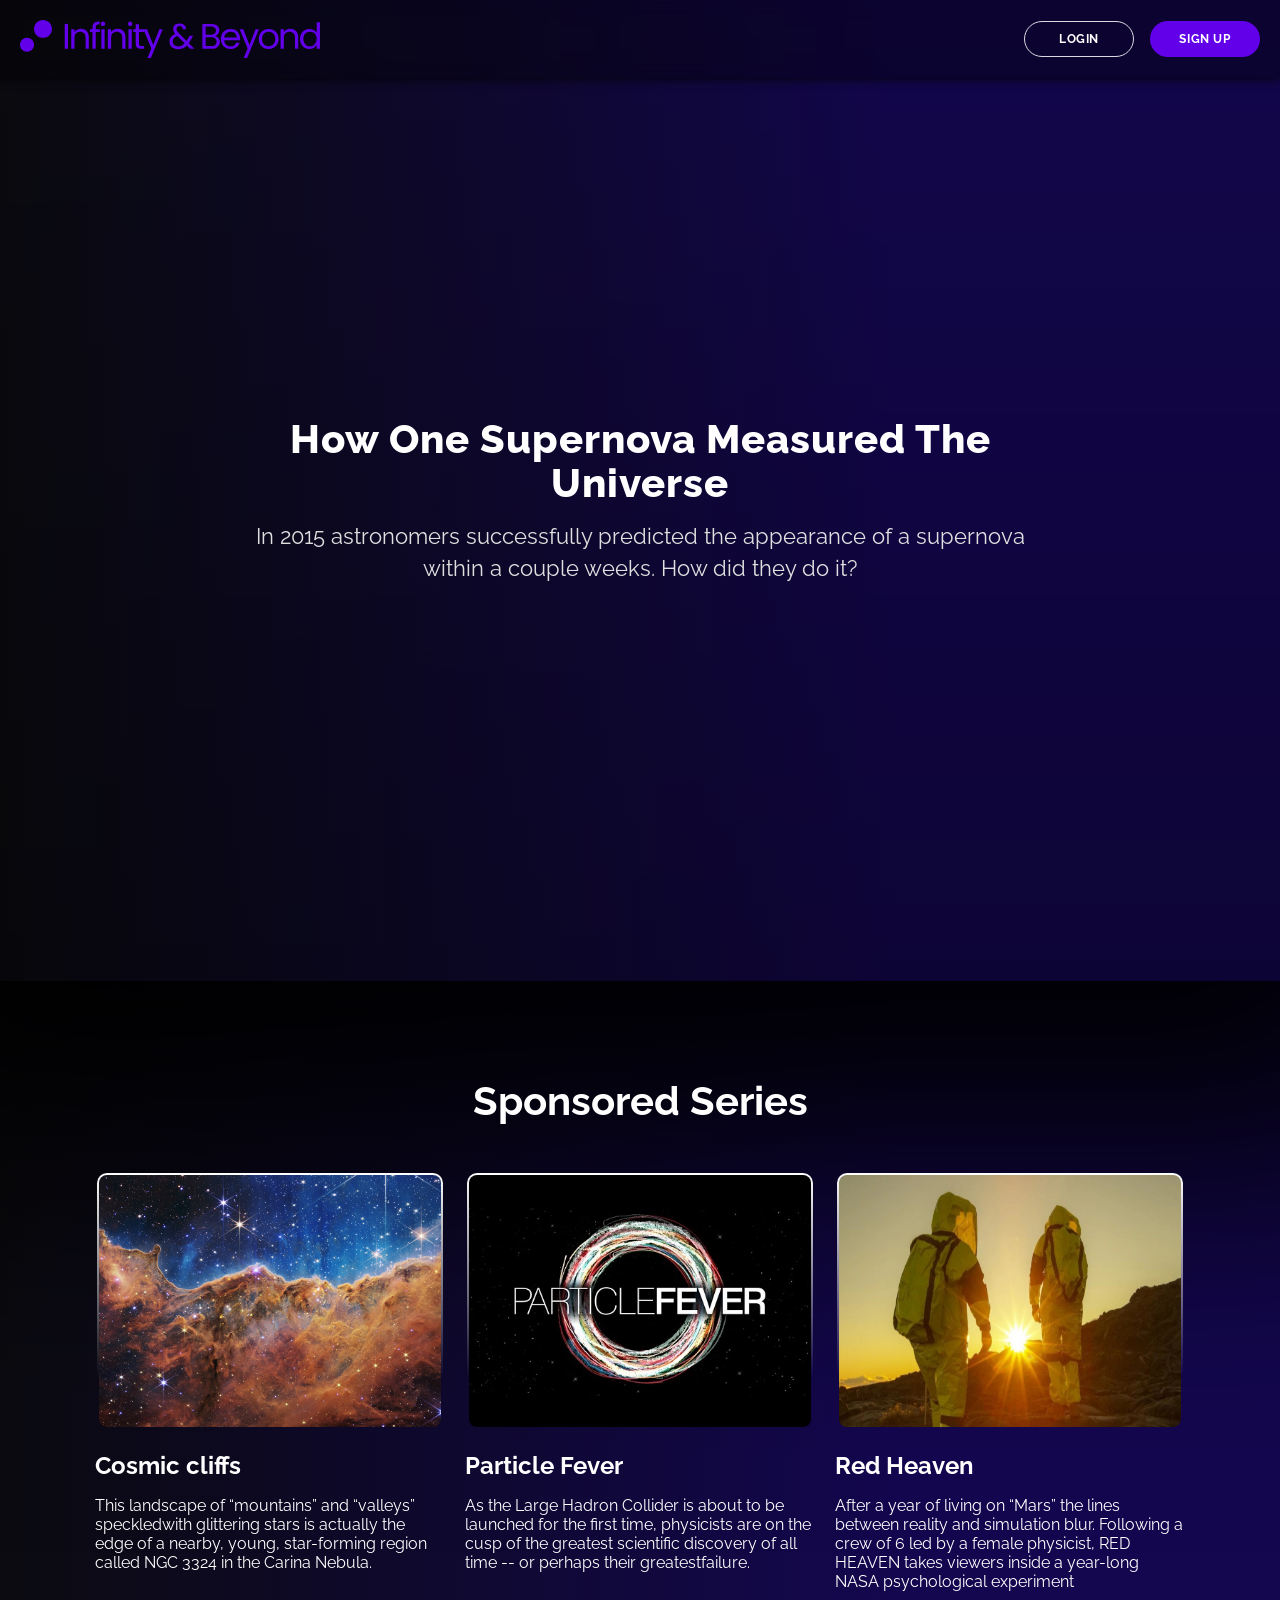
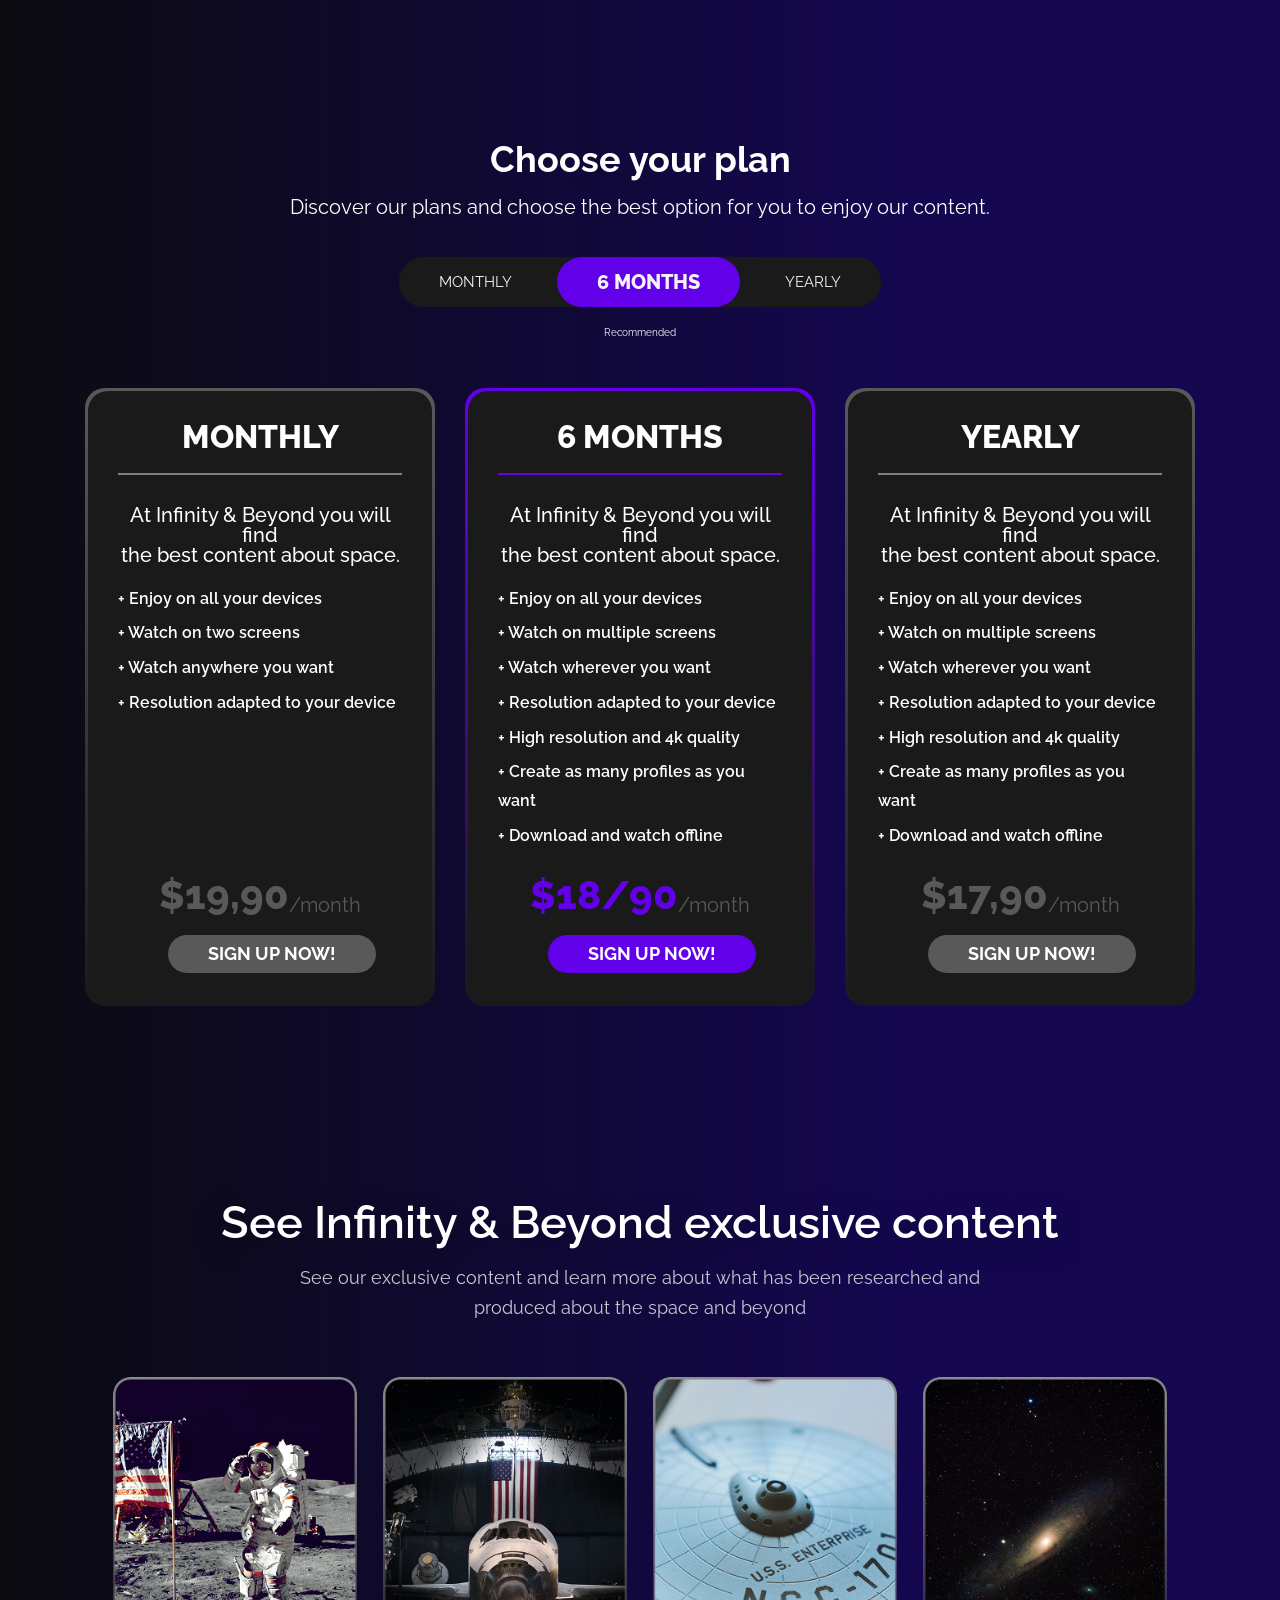
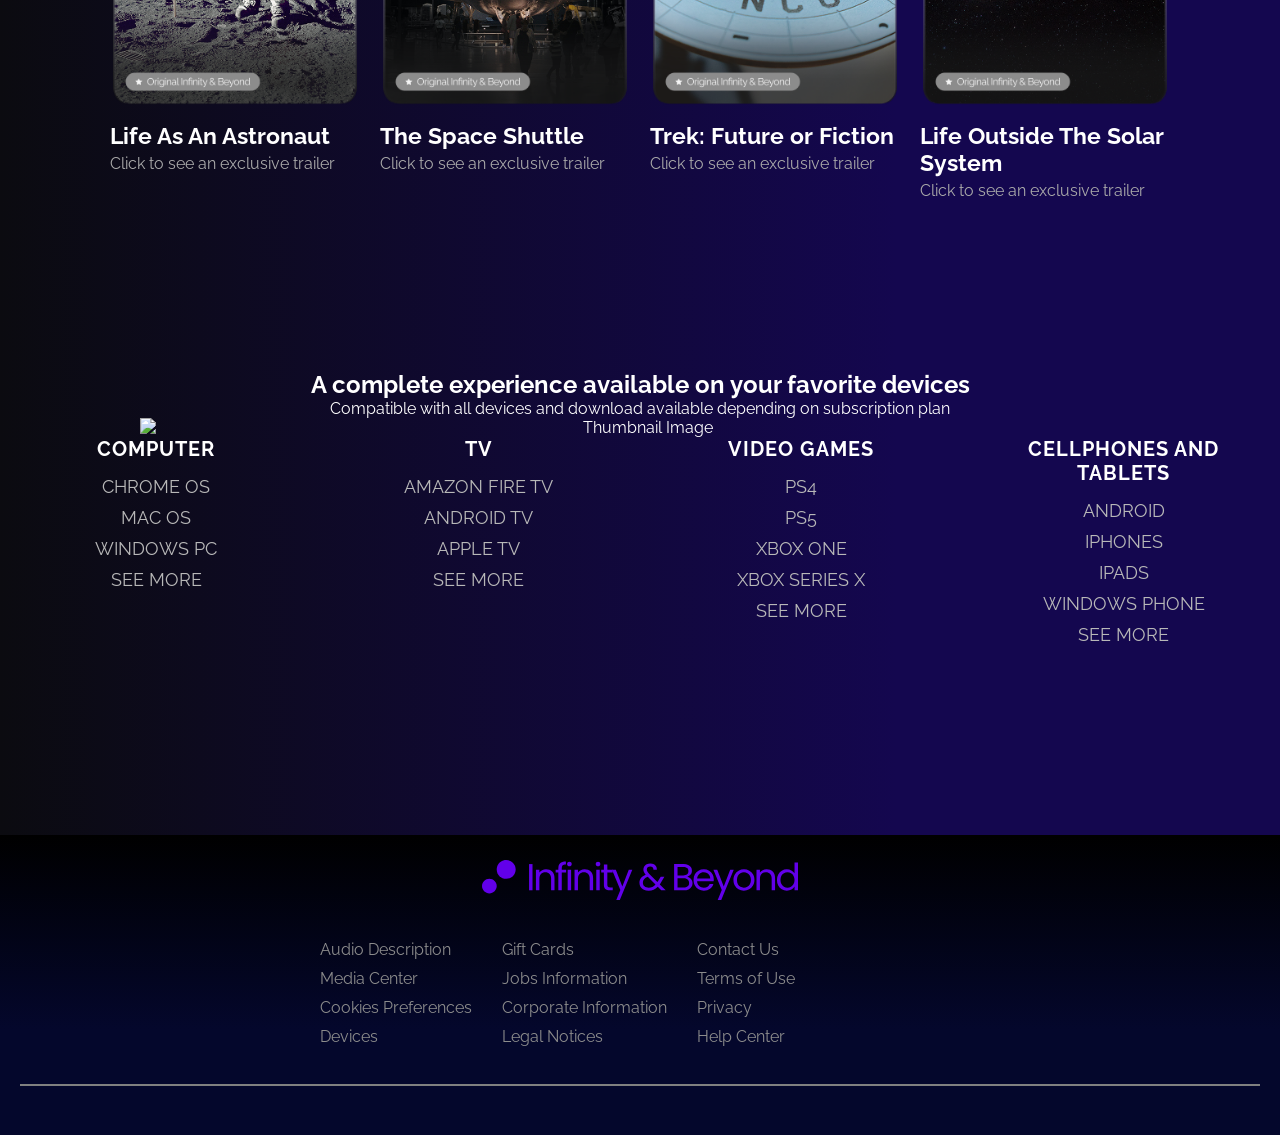
==== index.html @ fcc4d4a2 "first commit" ====
<!DOCTYPE html>
<html lang="en">

<head>
    <meta charset="UTF-8" />
    <meta name="viewport" content="width=device-width, initial-scale=1.0" />
    <title>Infinity & Beyond (Not logged)</title>
    <link rel="shortcut icon" href="" type="image/x-icon" />


    <!-- (fontawesome link) -->
    <link rel="stylesheet" href="https://cdnjs.cloudflare.com/ajax/libs/font-awesome/7.0.1/css/all.min.css"
        integrity="sha512-2SwdPD6INVrV/lHTZbO2nodKhrnDdJK9/kg2XD1r9uGqPo1cUbujc+IYdlYdEErWNu69gVcYgdxlmVmzTWnetw=="
        crossorigin="anonymous" referrerpolicy="no-referrer" />
    <!-- (end fontawesome link) -->

    <link href="https://unpkg.com/aos@2.3.1/dist/aos.css" rel="stylesheet">

    <link rel="shortcut icon" href="src/Group 1.png" type="image/x-icon">
    <link rel="preconnect" href="https://fonts.googleapis.com">
    <link rel="preconnect" href="https://fonts.gstatic.com" crossorigin>
    <link href="https://fonts.googleapis.com/css2?family=Raleway:ital,wght@0,100..900;1,100..900&display=swap"
        rel="stylesheet">

    <link rel="stylesheet" href="./month.css" />
</head>

<body>


    <header class="header">
        <div class="container">
            <div class="header__wrapper">
                <div class="header__brand">
                    <img data-aos="fade-right" data-aos-duration="1000" src="src/LOGO.svg" alt="">
                </div>

                <div data-aos="fade-left" data-aos-duration="1000" class="header__actions">
                    <a href="./sign-out.html" class="btn login">LOGIN</a>
                    <a href="./sign-in.html" class="btn signup">SIGN UP</a>
                </div>
            </div>
        </div>
    </header>



    <main class="main">



        <section data-aos="fade-up" data-aos-duration="1500" class="hero">
            <div class="container">
                <div class="wrapper">
                    <h1 class="hero__title">How One Supernova Measured The Universe</h1>
                    <p class="hero__txt">In 2015 astronomers successfully predicted the appearance of a supernova 
                        within a couple weeks. How did they do it? </p>
                </div>
            </div>
        </section>

        <section data-aos="fade-up" data-aos-duration="1500" class="cosmic">
            <div class="container">
                <h1 class="cosmic__title">Sponsored Series</h1>

                <div class="cosmic__rasm">
                    <div class="cosmic__img1">
                        <div class="cos__img">
                            <img class="cosmic__picture" src="src/cosmic.png" alt="">
                        </div>
                        <h3 class="cosmic__txt">Cosmic cliffs</h3>
                        <p class="cosmic__txt2">This landscape of “mountains” and “valleys” speckledwith glittering
                            stars
                            is
                            actually the edge of a nearby, young, star-forming region called NGC  3324 in the
                            Carina
                            Nebula.</p>
                    </div>


                    <div class="cosmic__img2">
                        <div class="cos__img">

                            <img class="cosmic__picture1" src="src/05ea87823681b7264600cfbbc47d995082e6d013 (1).jpg"
                                alt="">
                        </div>
                        <h3 class="cosmic__txt">Particle Fever</h3>
                        <p class="cosmic__txt2">As the Large Hadron Collider is about to be launched for the first
                            time,
                            physicists are on the cusp of the greatest scientific discovery of all time -- or
                            perhaps
                            
                            their
                            greatestfailure.
                        </p>
                    </div>


                    <div class="cosmic__img3">
                        <div class="cos__img">

                            <img class="cosmic__picture2" src="src/9242f5bd3a6631fb9486ac942d7bf97e6cfefe8c.jpg" alt="">
                        </div>
                        <h3 class="cosmic__txt">Red Heaven</h3>
                        <p class="cosmic__txt2">After a year of living on “Mars” the lines between reality and
                            simulation
                            blur.
                            Following a crew of 6 led  by a female physicist, RED HEAVEN takes viewers inside a
                            year-long
                            NASA psychological experiment</p>
                    </div>

                </div>
            </div>
        </section>

        <section data-aos="fade-up" data-aos-duration="1500" class="monthly">
            <div class="container">
                <div class="month-top">
                    <p class="month-title">Choose your plan</p>
                    <p class="month-txt">Discover our plans and choose the best option for you to enjoy our content.</p>
                </div>
                <div class="month-bottom">
                    <div class="month-btns">
                        <button class="month-btn1">monthly</button>
                        <button class="month-btn2">6 months</button>
                        <button class="month-btn3">Yearly</button>
                    </div>
                    <p class="month-rec"><i class="fa-solid fa-star"></i>Recommended</p>
                    <div class="month-cards">

                        <div class="card_border1">
                            <div class="month-card">
                                <div class="month_card-top">
                                    <div class="month_card-title">MONTHLY</div>
                                    <hr>
                                    <p class="month_card-txt">At Infinity & Beyond you will find <br> the best content
                                        about
                                        space.</p>
                                    <div class="month_card-txts">

                                        <p class="month_card-txtlar">+ Enjoy on all your devices
                                        </p>
                                        <p class="month_card-txtlar">+ Watch on two screens
                                        </p>
                                        <p class="month_card-txtlar">+ Watch anywhere you want
                                        </p>
                                        <p class="month_card-txtlar">+ Resolution adapted to your device
                                        </p>
                                    </div>
                                </div>
                                <div class="month_card-bottom">
                                    <span>
                                        <p class="monthly-money1">$19,90 </p>
                                        <p class="monthly_money-txt">/month</p>
                                    </span>

                                    <a href="sign-in.html"><button class="sing-up_btn1">Sign Up Now!</button></a>
                                </div>
                            </div>
                        </div>
                        <div class="card_border2">
                            <div class="month-card">
                                <div class="month_card-top">
                                    <div class="month_card-title">6 MONTHS</div>
                                    <hr class="mnhr">
                                    <p class="month_card-txt">At Infinity & Beyond you will find <br> the best content
                                        about
                                        space.</p>
                                    <div class="month_card-txts">

                                        <p class="month_card-txtlar">+ Enjoy on all your devices
                                        </p>
                                        <p class="month_card-txtlar">+ Watch on multiple screens
                                        </p>
                                        <p class="month_card-txtlar">+ Watch wherever you want
                                        </p>
                                        <p class="month_card-txtlar">+ Resolution adapted to your device
                                        </p>
                                        <p class="month_card-txtlar">+ High resolution and 4k quality
                                        </p>
                                        <p class="month_card-txtlar">+ Create as many profiles as you want
                                        </p>
                                        <p class="month_card-txtlar">+ Download and watch offline
                                        </p>
                                    </div>
                                </div>
                                <div class="month_card-bottom">
                                    <span>
                                        <p class="monthly-money2">$18/90 </p>
                                        <p class="monthly_money-txt">/month</p>
                                    </span>

                                    <a href="sign-in.html"><button class="sing-up_btn2">Sign Up Now!</button></a>
                                </div>
                            </div>
                        </div>
                        <div class="card_border1">
                            <div class="month-card">
                                <div class="month_card-top">
                                    <div class="month_card-title">YEARLY</div>
                                    <hr>
                                    <p class="month_card-txt">At Infinity & Beyond you will find <br> the best content
                                        about
                                        space.</p>
                                    <div class="month_card-txts">
                                        <p class="month_card-txtlar">+ Enjoy on all your devices
                                        </p>
                                        <p class="month_card-txtlar">+ Watch on multiple screens
                                        </p>
                                        <p class="month_card-txtlar">+ Watch wherever you want
                                        </p>
                                        <p class="month_card-txtlar">+ Resolution adapted to your device
                                        </p>
                                        <p class="month_card-txtlar">+ High resolution and 4k quality
                                        </p>
                                        <p class="month_card-txtlar">+ Create as many profiles as you want
                                        </p>
                                        <p class="month_card-txtlar">+ Download and watch offline
                                        </p>
                                    </div>
                                </div>
                                <div class="month_card-bottom">
                                    <span>
                                        <p class="monthly-money1">$17,90 </p>
                                        <p class="monthly_money-txt">/month</p>
                                    </span>

                                    <a href="sign-in.html"><button class="sing-up_btn1">Sign Up Now!</button></a>
                                </div>
                            </div>
                        </div>




                    </div>
                </div>
            </div>
        </section>

        <section data-aos="fade-up" data-aos-duration="1500" class="sponsored">
            <div class="container">
                <h2 class="series__title">See Infinity & Beyond exclusive content</h2>
                <p class="series__subtitle">See our exclusive content and learn more about what has been researched and
                    produced about the space and beyond</p>


                <div class="items">
                    <div class="item">
                        <div class="it__img">
                            <img src="src/INFO PAGE - Exclusive Show Card.png" alt="">
                        </div>
                        <div class="info">
                            <h3>Life As An Astronaut</h3>
                            <p>Click to see an exclusive trailer</p>
                        </div>
                    </div>

                    <div class="item">
                        <div class="it__img">
                            <img src="src/INFO PAGE - Exclusive Show Card (1).png" alt="">
                        </div>
                        <div class="info">
                            <h3>The Space Shuttle</h3>
                            <p>Click to see an exclusive trailer</p>
                        </div>
                    </div>

                    <div class="item">
                        <div class="it__img">
                            <img src="src/INFO PAGE - Exclusive Show Card (2).png" alt="">
                        </div>
                        <div class="info">
                            <h3>Trek: Future or Fiction</h3>
                            <p>Click to see an exclusive trailer</p>
                        </div>
                    </div>

                    <div class="item">
                        <div class="it__img">
                            <img src="src/INFO PAGE - Exclusive Show Card (3).png" alt="">
                        </div>
                        <div class="info">
                            <h3>Life Outside The Solar <br> System</h3>
                            <p>Click to see an exclusive trailer</p>
                        </div>
                    </div>
                </div>
            </div>
        </section>


        <section data-aos="fade-up" data-aos-duration="1500" class="devices-section">
            <div class="container">
                <h2 class="section-title">A complete experience available on your favorite devices</h2>
                <p class="section-subtitle">Compatible with all devices and download available depending on subscription
                    plan</p>
                <div class="devices-image">
                    <img src="https://drive.google.com/thumbnail?id=1gHpA-Nt0Lr8iXhXuslo2ezTi4uCqn4UC&sz=s800"
                        alt="Thumbnail Image">
                </div>

                <div class="devices-grid">
                    <div class="device-category">
                        <h3>COMPUTER</h3>
                        <ul>
                            <li>Chrome OS</li>
                            <li>Mac Os</li>
                            <li>Windows PC</li>
                            <li>See More</li>
                        </ul>
                    </div>
                    <div class="device-category">
                        <h3>TV</h3>
                        <ul>
                            <li>Amazon Fire TV</li>
                            <li>Android TV</li>
                            <li>Apple TV</li>
                            <li>See More</li>
                        </ul>
                    </div>
                    <div class="device-category">
                        <h3>VIDEO GAMES</h3>
                        <ul>
                            <li>PS4</li>
                            <li>PS5</li>
                            <li>Xbox One</li>
                            <li>Xbox Series X</li>
                            <li>See More</li>
                        </ul>
                    </div>
                    <div class="device-category">
                        <h3>CELLPHONES AND TABLETS</h3>
                        <ul>
                            <li>Android</li>
                            <li>Iphones</li>
                            <li>iPads</li>
                            <li>Windows Phone</li>
                            <li>See More</li>
                        </ul>
                    </div>
                </div>
            </div>
        </section>
    </main>

    <footer class="footer">

        <div class="container">
            <img src="src/LOGO.svg" alt="" class="img__footer">
            <div class="footer-mid">

                <ul class="footer__wrapper">
                    <li class="footer__list">Audio Description</li>
                    <li class="footer__list">Media Center</li>
                    <li class="footer__list">Cookies Preferences</li>
                    <li class="footer__list">Devices</li>
                </ul>

                <ul class="footer__wrapper2">
                    <li class="footer__list2">Gift Cards</li>
                    <li class="footer__list2">Jobs Information </li>
                    <li class="footer__list2">Corporate Information</li>
                    <li class="footer__list2">Legal Notices</li>
                </ul>

                <ul class="footer__wrapper3">
                    <a href="sign-in.html">
                        <li class="footer__list3">Contact Us</li>
                    </a>
                    <li class="footer__list3">Terms of Use</li>
                    <li class="footer__list3">Privacy</li>
                    <li class="footer__list3">Help Center</li>
                </ul>

                <div class="footer__right">


                    <div class="icon__footer">
                        <i class="fa-brands fa-facebook-f"></i>
                        <i class="fa-brands fa-instagram"></i>
                        <i class="fa-brands fa-twitter"></i>
                        <i class="fa-brands fa-youtube"></i>

                    </div>
                </div>

            </div>
            <br><br>
            <hr>
            <br>

        </div>
    </footer>

    <script src="https://unpkg.com/aos@2.3.1/dist/aos.js"></script>
    <script>
        AOS.init();



    </script>
</body>

</html>
---- month.css ----
* {
    margin: 0;
    padding: 0;
    box-sizing: border-box;
    transition: 0.3s;
}

.container {
    margin: 0 auto;
    max-width: 1380px;
    padding: 0 20px;

}

a {
    text-align: center;
}

body {
    background: linear-gradient(90deg, #0b0b10 0%, #14074f 70%);
    font-family: "Raleway", sans-serif;
    color: #fff;
}


.header {
    padding: 20px 0;

    background: rgba(0, 0, 0, 0.3);
}

.header__wrapper {
    display: flex;
    justify-content: space-between;
    align-items: center;
}

.header__brand {
    display: flex;
    align-items: center;
    gap: 15px;
}

.footer__right {
    display: flex;
    flex-direction: column;
    gap: 10px;

}

.brand__logo {
    display: flex;
    gap: 8px;
}

.brand__dot {
    width: 12px;
    height: 12px;
    border-radius: 50%;
    display: inline-block;
}

.brand__dot.dot-1 {
    background-color: #9945ff;
}

.brand__dot.dot-2 {
    background-color: #ff564c;
}

.brand__text {
    font-size: 20px;
    font-weight: 700;
    color: #fff;
}

.header__actions {
    display: flex;
    gap: 15px;
}

.btn {
    padding: 10px 25px;
    border-radius: 5px;
    text-decoration: none;
    font-size: 12px;
    font-weight: 600;
    text-transform: uppercase;
    transition: 0.3s;
}

.btn.login {
    color: #fff;
    background: transparent;
    border: 1px solid #fff;
}

.btn.login:hover {
    background: #fff;
    color: #000;
}

.btn.signup {
    color: #000;
    background: #9945ff;
}

.btn.signup:hover {
    background: #7a35cc;
}

.hero {
    padding: 80px 0;
    text-align: center;
}

.hero__title {
    font-size: 48px;
    font-weight: 700;
    margin-bottom: 20px;
    color: #fff;
}

.hero__txt {
    font-size: 18px;
    color: #b8b8b8;
    line-height: 1.6;
}



.devices-section {
    padding: 80px 0;
    text-align: center;
}


footer {
    margin-top: 100px;
    background: #000000;
    background: linear-gradient(180deg, rgba(0, 0, 0, 1) 0%, rgb(4, 7, 44) 65%, rgb(4, 7, 44) 100%);
}

.devices-image {
    margin: 0px 0;
    border-radius: 15px;
    display: flex;
    align-items: center;
    justify-content: center;
}

.devices-image img {
    width: 1000px;
    margin-right: 100px;
    height: auto;
}

.devices-grid {
    display: grid;
    grid-template-columns: repeat(auto-fit, minmax(180px, 1fr));
    gap: 50px;
    text-align: left;
}

.device-category h3 {
    text-align: center;
    font-size: 20px;
    font-weight: 700;
    color: #fff;
    margin-bottom: 15px;
    text-transform: uppercase;
    letter-spacing: 1px;
}

.device-category ul {
    list-style: none;
}

.device-category li {
    text-transform: uppercase;
    text-align: center;
    font-size: 18px;
    color: #b8b8b8;
    margin-bottom: 10px;
    cursor: pointer;
    transition: color 0.3s;
}

.device-category li:hover {
    color: #9945ff;
}


.it__img {
    border-radius: 20px;
    overflow: hidden;
    border: 3px solid transparent;

}

.it__img:hover {
    border: 3px solid #7a29e4;

}

.it__img img:hover {
    transform: scale(1.3);
}


.series {
    padding: 100px 0 80px;
}

.series__title {
    color: #ffffff;
    font-size: 45px;
    font-weight: 600;
    text-align: center;
    margin-bottom: 14px;
    text-shadow: 0 8px 30px rgba(0, 0, 0, 0.35);
}

.series__subtitle {
    color: #c8c8d1;
    font-size: 18px;
    text-align: center;
    max-width: 760px;
    margin: 0 auto 50px;
    line-height: 1.7;
}

.series-grid {
    display: grid;
    grid-template-columns: repeat(4, minmax(220px, 1fr));
    gap: 28px;
}


.series-card {
    border-radius: 18px;
    overflow: hidden;
    background: rgba(13, 16, 34, 0.75);
    border: 1px solid rgba(80, 80, 80, 0.4);
    box-shadow: 0 12px 32px rgba(0, 0, 0, 0.6);
    transition: transform 0.3s ease, box-shadow 0.3s ease, border-color 0.3s ease;
}

.series-card:hover {
    transform: translateY(-10px);
    box-shadow: 0 18px 54px rgba(0, 0, 0, 0.7);
    border-color: rgba(151, 151, 151, 0.8);
}


.footer__list:hover,
.footer__list2:hover,
.footer__list3:hover {
    color: #6200EA;
}

.foot__log {}

.series-image-wrap {
    position: relative;
    width: 100%;
    padding-bottom: 100%;
    overflow: hidden;
    background-color: #090b1f;
}

.series-image {
    position: absolute;
    width: 100%;
    height: 100%;
    object-fit: cover;
    top: 0;
    left: 0;
    filter: brightness(0.87) saturate(1.05);
}

.series-badge {
    position: absolute;
    bottom: 12px;
    left: 12px;
    z-index: 2;
    padding: 6px 12px;
    border-radius: 16px;
    font-size: 12px;
    color: #fff;
    background: rgba(0, 0, 0, 0.55);
    border: 1px solid rgba(255, 255, 255, 0.15);
}

.series-card h3 {
    color: #fff;
    font-size: 22px;
    font-weight: 700;
    margin: 16px 14px 8px;
}


.series-season {
    color: #a5a6b9;
    font-size: 14px;
    margin: 0 14px 20px;
}

.monthly {

    padding-top: 150px;
}

a {
    color: #8C8C8C;
    text-decoration: none;
    text-align: left;
}

.month-bottom {
    display: flex;
    flex-direction: column;
    align-items: center;
}

.month-title {
    color: white;
    font-family: "Raleway", sans-serif;
    margin-bottom: 20px;
    font-weight: 700;
    font-style: Bold;
    font-size: 36px;
    leading-trim: NONE;
    line-height: 100%;
    letter-spacing: 0%;
    text-align: center;

}

.month-txt {
    color: white;
    font-family: "Raleway", sans-serif;
    font-weight: 400;
    font-style: Regular;
    font-size: 20px;
    leading-trim: NONE;
    line-height: 100%;
    letter-spacing: 0%;
    text-align: center;

}

.month-rec {
    font-family: "Raleway", sans-serif;
    margin-bottom: 50px;
    font-size: 10px;
    color: white;
    margin-top: 10px;
}

.month-btns {
    gap: 5px;
    margin-bottom: 10px;
    margin-top: 40px;
    width: max-content;
    border-radius: 50px;
    justify-content: center;
    display: flex;
    background-color: #1A1A1A;
}

.month-btn1 {
    font-family: "Raleway", sans-serif;
    color: #F5F5F5;
    background-color: #1A1A1A;
    padding: 15px 40px;
    border-radius: 30px;
    border: transparent;
    font-weight: 400;
    font-size: 15px;
    line-height: 100%;
    letter-spacing: 0%;
    text-transform: uppercase;
    transition: 0.3s;

}

.month-btn3 {
    font-weight: 400;
    font-size: 15px;
    line-height: 100%;
    letter-spacing: 0%;
    text-transform: uppercase;

    font-family: "Raleway", sans-serif;
    color: #F5F5F5;
    background-color: #1A1A1A;
    padding: 15px 40px;
    border-radius: 30px;
    border: transparent;
    transition: 0.3s;
}

.month-btn2 {
    font-weight: 800;
    font-size: 20px;
    line-height: 100%;
    letter-spacing: 0%;
    text-transform: uppercase;

    font-family: "Raleway", sans-serif;
    color: #F5F5F5;
    background-color: #6200EA;
    padding: 15px 40px;
    border-radius: 30px;
    border: transparent;
    transition: 0.3s;
}


.month-btn1:hover {
    background-color: #484848;
    transform: translate(0px, -3px);
}

.month-btn3:hover {
    background-color: #484848;
    transform: translate(0px, -3px);
}

.month-btn2:hover {
    background-color: #33007b;
    transform: translate(0px, -5px);
}

.month_card-title {
    color: white;
    font-family: "Raleway", sans-serif;
    font-weight: 800;
    font-size: 32px;
    line-height: 100%;
    letter-spacing: 0%;
    text-transform: uppercase;

    color: white;
    margin-bottom: 20px;
    text-align: center;
    color: white;
}

.month_card-txtlar {
    font-family: "Raleway", sans-serif;
    font-weight: 600;
    font-size: 16px;
    line-height: 180%;
    letter-spacing: 0%;

    margin-top: 6px;
}

.month_card-bottom {

    justify-content: center;
    display: flex;
    flex-direction: column;
}

.sing-up_btn1 {
    margin-left: 50px;
    font-family: "Raleway", sans-serif;
    margin-top: 20px;
    color: white;
    border: none;
    border-radius: 20px;
    font-weight: 700;
    font-style: Bold;
    font-size: 18px;
    line-height: 100%;
    letter-spacing: -4%;
    padding: 10px 40px;
    background-color: #595959;
    text-transform: uppercase;
    transition: 0.3s;

}

.sing-up_btn2 {
    margin-left: 50px;

    font-family: "Raleway", sans-serif;
    margin-top: 20px;
    color: white;
    border: none;
    border-radius: 20px;
    font-weight: 700;
    font-style: Bold;
    font-size: 18px;
    line-height: 100%;
    letter-spacing: -4%;
    padding: 10px 40px;
    background-color: #6200EA;
    text-transform: uppercase;
    transition: 0.3s;

}

.sing-up_btn2:hover {
    background-color: #40009a;
    transform: translate(0px, -5px);
}

.sing-up_btn1:hover {
    background-color: #454545;
    transform: translate(0px, -5px);
}

.month_card-txt {

    font-family: "Raleway", sans-serif;
    font-weight: 500;
    font-style: Medium;
    font-size: 20px;
    line-height: 100%;
    letter-spacing: 0%;
    text-align: center;

    margin-bottom: 10px;
    text-align: center;
}

hr {
    color: gray;
    border: none;
    width: 100%;
    height: 1.5px;
    margin-bottom: 30px;
    background-color: gray;
}


.mnhr {
    color: #6200EA;
    border: none;
    width: 100%;
    height: 1.5px;
    margin-bottom: 30px;
    background-color: #6200EA;
}




.month-cards {
    margin-bottom: 100px;
    display: flex;
    gap: 30px;
}

.month_card-txts {
    margin-top: 20px;
    font-family: "Raleway", sans-serif;
    height: 290px;
}

span {
    justify-content: center;
    display: flex;
    align-items: end;
}

.month-card {
    color: white;
    padding: 30px;
    border-radius: 20px;




    background-color: #1A1A1A;
}


.card_border1 {
    background: #000000;
    padding: 3px;
    border-radius: 20px;

    background: linear-gradient(180deg, #1A1A1A 0%, #595959 0%, #1A1A1A 100%);
}

.card_border2 {
    background: #000000;
    padding: 3px;
    border-radius: 20px;



    background: linear-gradient(180deg, #1A1A1A 0%, #6200EA 0%, #1A1A1A 100%);
}



.monthly-money1 {

    font-family: "Raleway", sans-serif;
    font-weight: 800;
    font-size: 40px;
    line-height: 100%;
    letter-spacing: -6%;
    text-align: center;
    vertical-align: middle;
    color: #595959;
}

.monthly-money2 {

    font-family: "Raleway", sans-serif;
    font-weight: 800;
    font-size: 40px;
    line-height: 100%;
    letter-spacing: -6%;
    text-align: center;
    vertical-align: middle;
    color: #6200EA;
}

.monthly_money-txt {

    font-family: "Raleway", sans-serif;
    font-weight: 400;
    font-style: Medium;
    font-size: 20px;
    line-height: 100%;
    letter-spacing: 0%;
    text-align: center;
    color: #595959;
}


@import url('https://fonts.googleapis.com/css2?family=Raleway:ital,wght@0,100..900;1,100..900&display=swap');

.header {
    position: fixed;
    top: 0;
    left: 0;
    width: 100%;
    z-index: 999;
    padding: 20px 0;
    background: rgba(0, 0, 0, 0.35);
    backdrop-filter: blur(10px);
    box-shadow: 0px 0px 10px black;
}

.header__wrapper {
    display: flex;
    align-items: center;
    justify-content: space-between;
    gap: 24px;
}

.header__brand {
    display: flex;
    align-items: center;
    gap: 12px;
}


.header__brand img {
    width: 300px;

}

.brand__logo {
    display: flex;
    align-items: center;
    gap: 6px;
}

.brand__dot {
    width: 10px;
    height: 10px;
    border-radius: 50%;
    background: #6200EA;
    display: inline-block;
}

.dot-1 {
    transform: scale(1.5);
    opacity: 0.9;
}

.dot-2 {
    transform: scale(1.1);
    opacity: 0.7;
}

.brand__text {
    color: #fff;
    font-family: "Raleway", sans-serif;
    font-weight: 800;
    font-size: 28px;
}

.header__actions {
    display: flex;
    gap: 16px;
    align-items: center;
}

.header__actions .btn {
    border-radius: 999px;
    border: 1px solid rgba(255, 255, 255, 0.85);
    padding: 10px 26px;
    font-family: "Raleway", sans-serif;
    font-weight: 700;
    letter-spacing: 0.05em;
    text-decoration: none;
    text-align: center;
    min-width: 110px;
}

.btn.login {
    background: transparent;
    color: #fff;
}

.btn.signup {
    background: #6200EA;
    color: #fff;
    border-color: transparent;
}

.btn.login:hover,
.btn.signup:hover {
    filter: brightness(1.1);
    transform: translateY(-1px);
}

ul {
    list-style: none;
}



.sponsored {
    margin: 50px 0;
    padding: 40px;

}

.items {
    display: flex;
    justify-content: space-between;
}

.spt {
    margin-bottom: 30px;
    font-weight: 400;
    font-size: 30px;
}



.item {
    min-width: 220px;
    flex-shrink: 0;
}

.item img {
    width: 100%;
    object-fit: cover;
}

.info h3 {
    margin: 10px 0 5px;
    font-size: 23px;
}

.info p {
    color: #aaa;
    font-size: 16px;
}

.hero {
    margin-bottom: 100px;
    z-index: -1;
    box-shadow: 0px 0px 11100px 190px black;
    position: relative;
    background-image: url('src/alexander-andrews-fsH1KjbdjE8-unsplash\ 1\ \(2\).png');
    background-repeat: no-repeat;
    background-position: center;
    background-size: cover;
    padding-top: 100px;
    min-height: 90vh;
}

.hero::after {
    content: "";
    position: absolute;
    inset: 0;
    background: linear-gradient(180deg, rgba(0, 0, 0, 0.037) 0%, rgba(0, 0, 0, 0.311) 100%);
    z-index: 1;
}

.wrapper {
    position: relative;
    z-index: 2;
    height: 89vh;
    display: flex;
    flex-direction: column;
    justify-content: center;
    align-items: center;
    text-align: center;
    gap: 16px;
}

.hero__title {
    color: #FFFFFF;
    font-size: 56px;
    font-weight: 800;
    letter-spacing: 0.025em;
    line-height: 1.1;
    max-width: 860px;
    margin: 0 auto;
}

.hero__txt {
    color: #e8e8e8;
    font-size: 22px;
    max-width: 780px;
    margin: 0 auto;
    line-height: 1.45;
}

.btn {
    padding: 10px 30px;
    border-radius: 100px;
    background: transparent;
    border: 1px solid white;
    color: #fff;
    font-family: "Raleway", sans-serif;
}

.cos__img {
    overflow: hidden;
    border: 2px solid #dfdfdf00;
    border-radius: 10px;
}

.cos__img:hover {
    border: 2px solid #6200EA;
}


.cos__img img:hover {
    transform: scale(1.3);
}

.btn1 {
    background-color: #6200EA;
    border: none;
}

.header__wrapper {
    display: flex;
    justify-content: space-between;
}

.hero__title {
    text-align: center;
    color: #fff;
    font-size: 40px;
    font-family: "Raleway", sans-serif;
}

.hero__txt {
    text-align: center;
    color: #dfdfdf;
    font-size: 22px;
    font-family: "Raleway", sans-serif;
}

.wrapper {
    display: flex;
    flex-direction: column;
    justify-content: center;
}


.cosmic__title {
    color: white;
    font-family: "Raleway", sans-serif;
    margin-bottom: 50px;
    font-weight: 700;
    font-size: 40px;
    line-height: 100%;
    letter-spacing: 0%;
    text-align: center;
}

.cosmic__rasm {

    display: flex;
    justify-content: space-around;
    gap: 20px;
}

.cosmic__txt {
    margin-top: 16px;
    margin-bottom: 16px;
    color: white;
    font-size: 24px;
    font-family: "Raleway", sans-serif;
}

.cosmic__txt2 {
    color: white;
    font-family: "Raleway", sans-serif;
}

.cosmic__picture,
.cosmic__picture1,
.cosmic__picture2 {
    width: 400px;
    height: 256px;
    padding: 2px;
    border-radius: 10px;
    background: #000000;
    background: linear-gradient(180deg, rgba(0, 0, 0, 1) 0%, rgba(255, 255, 255, 1) 0%, rgba(0, 0, 0, 0) 80%);

}




.series {
    padding: 20px;

}



.images {
    display: flex;
    justify-content: space-around;
    gap: 20px;
    color: white;
}



.footer__left {
    display: flex;


    margin-left: 30px;

}

ul {
    list-style: none;
}

.img__footer {
    margin-bottom: 40px;
    display: flex;
    margin-left: 500px;
    padding-top: 25px;

}

.footer__wrapper {
    display: flex;
    flex-direction: column;
    gap: 10px;

    color: #8C8C8C;

}

.footer__wrapper2 {
    display: flex;
    flex-direction: column;
    gap: 10px;
    color: #8C8C8C;
}

.footer__wrapper3 {
    display: flex;
    flex-direction: column;
    gap: 10px;
    color: #8C8C8C;
}



.input__footer {
    background-color: transparent;
    width: 75%;
    margin-left: 75px;
    border: 1px solid #8C8C8C;
    color: gray;
    border-radius: 20px;
    padding: 10px;
}

.icon__footer {
    
    color: gray;
    font-size: 30px;
    display: flex;
    gap: 45px;
}

.fa-facebook-f:hover {
    transition: 0.5s;
    color: blue;
}

.fa-instagram:hover {
    transition: 0.5s;
    color: rgb(255, 0, 255);
}

.fa-twitter:hover {
    transition: 0.5s;
    color: rgb(61, 150, 252);
}

.fa-youtube:hover {
    transition: 0.5s;
    color: rgb(255, 0, 0);
}

.footer-mid {
    justify-content: space-between;
    display: flex;
    margin: 0 70px;

}

.icon__footer {
    padding-top: 20px;
}

.text__footer {
    color: gray;
    padding-bottom: 30px;
    display: flex;
    justify-content: center;
}


















/* ================= RESPONSIVE FIX ================= */

/* container moslashsin */
.container {
    width: 100%;
    max-width: 1380px;
}

/* images responsive */
img {
    max-width: 100%;
    height: auto;
}

/* cosmic cards wrap */
.cosmic__rasm {
    flex-wrap: wrap;
    justify-content: center;
}

.cosmic__img1,
.cosmic__img2,
.cosmic__img3 {
    width: 100%;
    max-width: 350px;
}

/* devices image fix */
.devices-image img {
    width: 100%;
    max-width: 1000px;
    margin-right: 0;
}

/* monthly cards responsive */
.month-cards {
    flex-wrap: wrap;
    justify-content: center;
}

.card_border1,
.card_border2 {
    width: 100%;
    max-width: 350px;
}

/* sponsored items */
.items {
    flex-wrap: wrap;
    justify-content: center;
    gap: 20px;
}

.item {
    width: 100%;
    max-width: 250px;
}

/* footer fix */
.footer-mid {
    flex-wrap: wrap;
    gap: 30px;
    justify-content: center;
}

.img__footer {
    margin: 0 auto 40px;
}

/* ================= MEDIA QUERIES ================= */

/* Tablet */
@media (max-width: 992px) {

.device-category li{
    font-size: 16px;
}
   
.device-category h3{
    font-size: 16px;
}
    .hero__title {
        font-size: 36px;
    }

    .hero__txt {
        font-size: 18px;
    }

    .devices-grid {
        grid-template-columns: repeat(2, 1fr);
    }

    .header__brand img {
        width: 200px;
    }
}

/* Mobile */
@media (max-width: 768px) {


    .device-category li{
    font-size: 14px;
}
   
.device-category h3{
    font-size: 14px;
}

    .header__wrapper {
        flex-direction: column;
        gap: 15px;
    }

    .hero {
        min-height: 60vh;
        padding-top: 120px;
    }

    .hero__title {
        font-size: 28px;
    }

    .hero__txt {
        font-size: 16px;
    }

    .month-btns {
        flex-direction: column;
        width: 100%;
    }

    .month-btn1,
    .month-btn2,
    .month-btn3 {
        width: 100%;
    }

    .devices-grid {
        grid-template-columns: 1fr;
    }

    .cosmic__picture,
    .cosmic__picture1,
    .cosmic__picture2 {
        width: 100%;
    }
}

/* Small phones */
@media (max-width: 480px) {


.device-category li{
    font-size: 12px;
}
   
.device-category h3{
    font-size: 12px;
}

    .hero__title {
        font-size: 22px;
    }

    .hero__txt {
        font-size: 14px;
    }

    .month-title {
        font-size: 24px;
    }

    .month-txt {
        font-size: 16px;
    }

    .series__title {
        font-size: 28px;
    }

    .footer-mid li{
        text-align: center;
    }
}
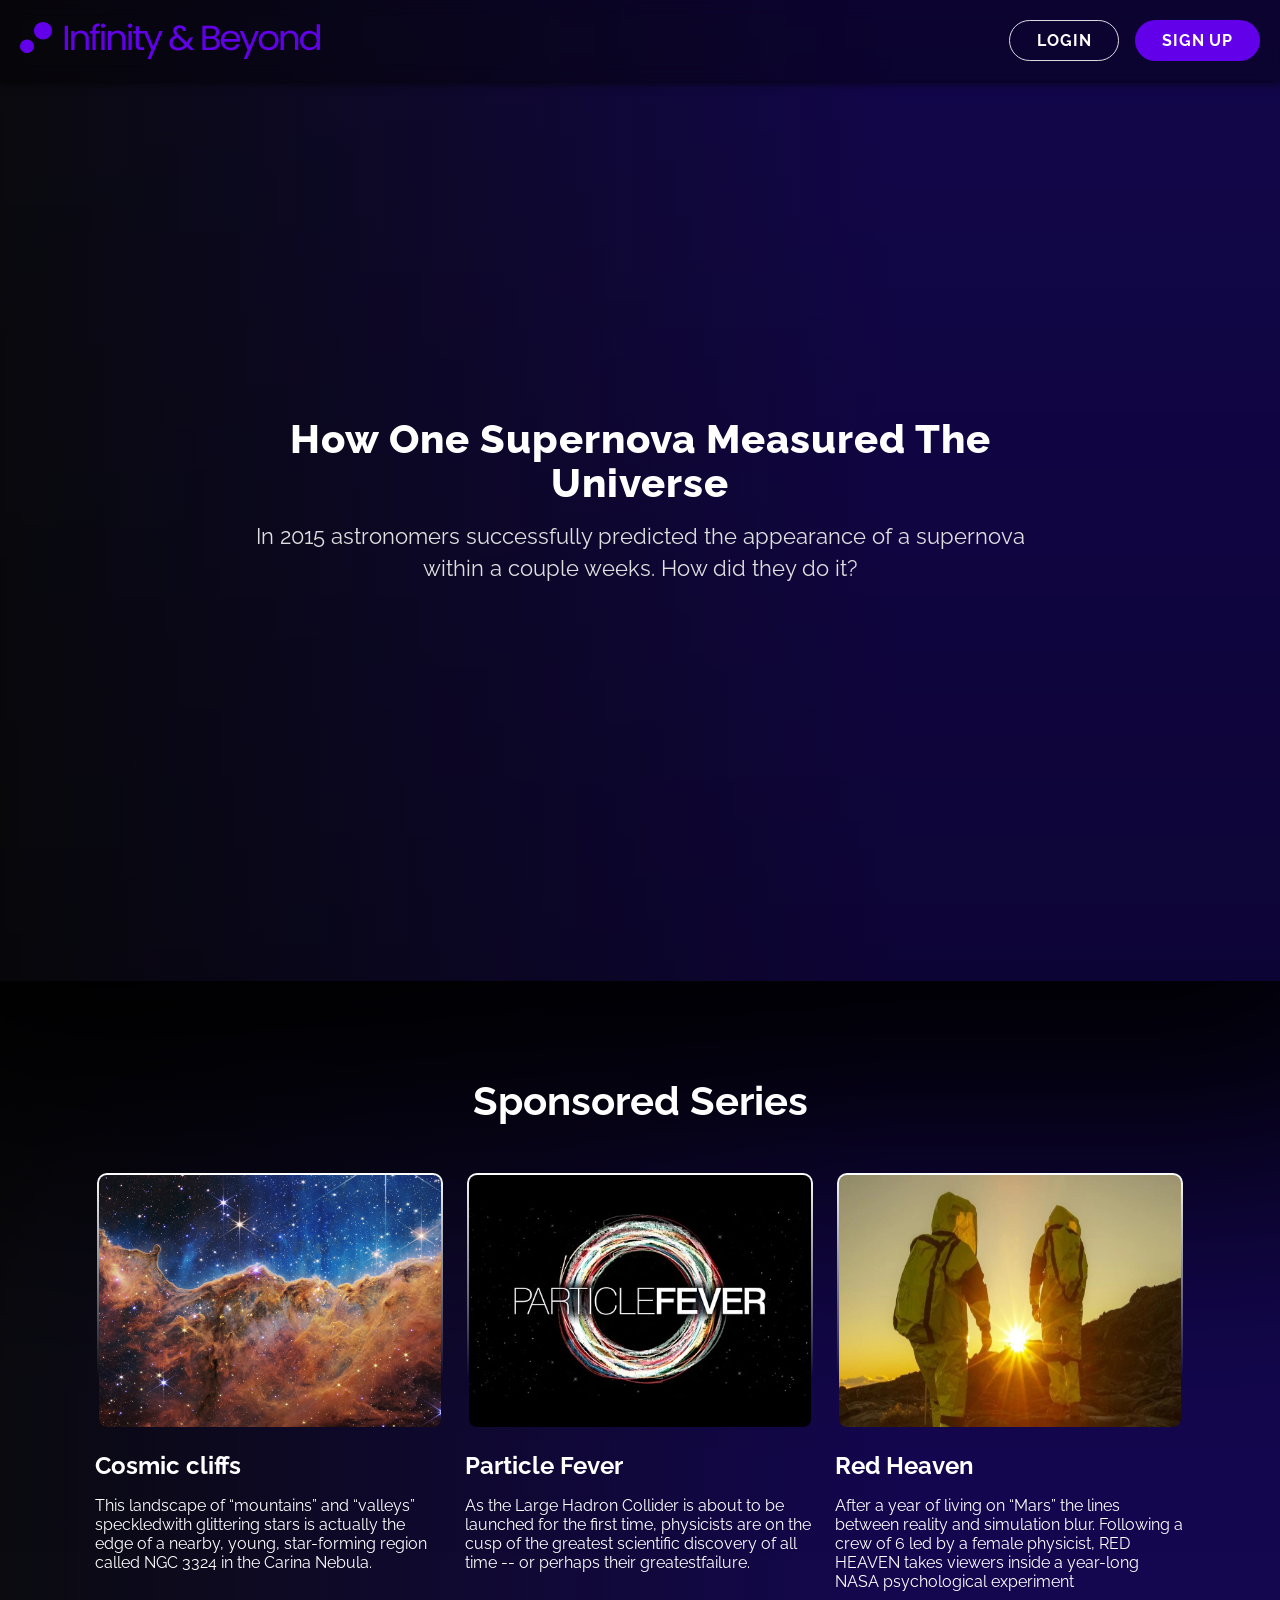
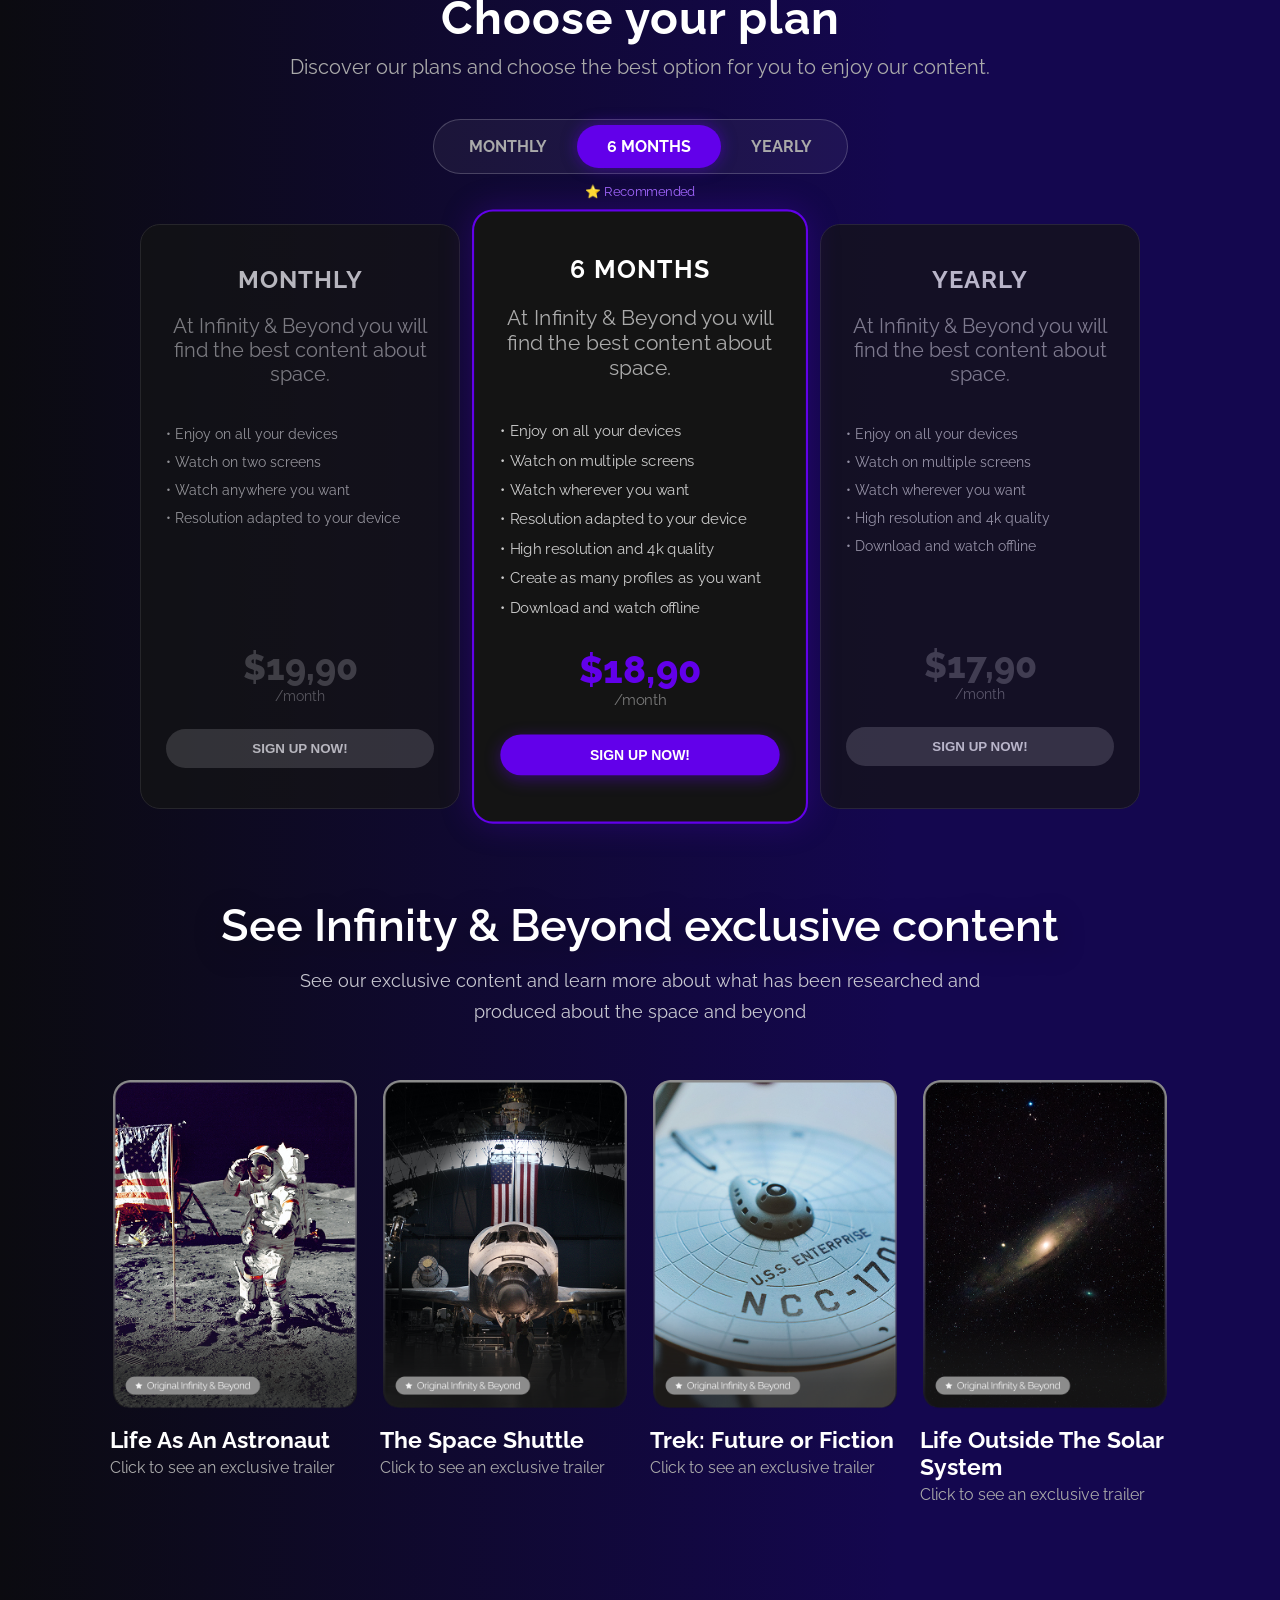
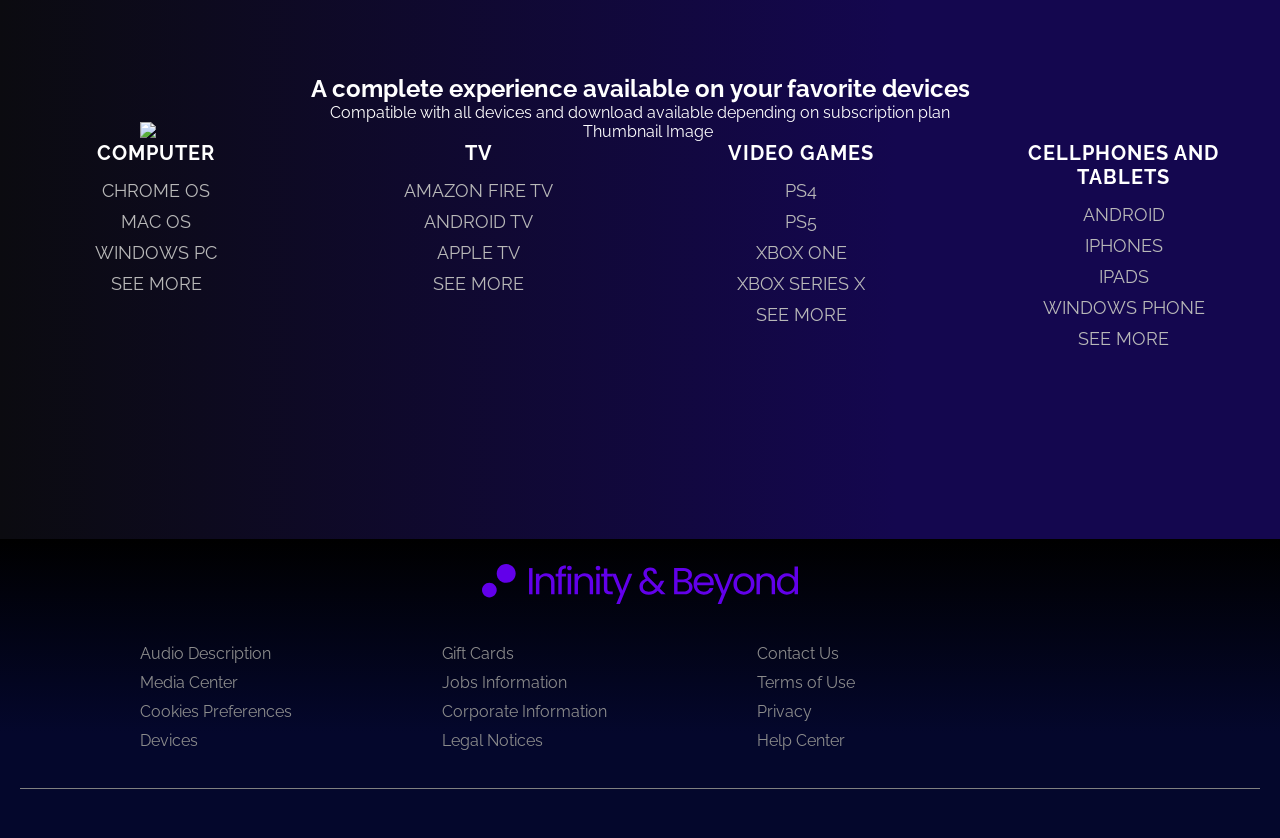
==== commit 4ebfe16c: "third commit" ====
--- a/index.html
+++ b/index.html
@@ -53,7 +53,7 @@
             <div class="container">
                 <div class="wrapper">
                     <h1 class="hero__title">How One Supernova Measured The Universe</h1>
-                    <p class="hero__txt">In 2015 astronomers successfully predicted the appearance of a supernova 
+                    <p class="hero__txt">In 2015 astronomers successfully predicted the appearance of a supernova
                         within a couple weeks. How did they do it? </p>
                 </div>
             </div>
@@ -72,7 +72,7 @@
                         <p class="cosmic__txt2">This landscape of “mountains” and “valleys” speckledwith glittering
                             stars
                             is
-                            actually the edge of a nearby, young, star-forming region called NGC  3324 in the
+                            actually the edge of a nearby, young, star-forming region called NGC 3324 in the
                             Carina
                             Nebula.</p>
                     </div>
@@ -89,7 +89,7 @@
                             time,
                             physicists are on the cusp of the greatest scientific discovery of all time -- or
                             perhaps
-                            
+
                             their
                             greatestfailure.
                         </p>
@@ -105,7 +105,7 @@
                         <p class="cosmic__txt2">After a year of living on “Mars” the lines between reality and
                             simulation
                             blur.
-                            Following a crew of 6 led  by a female physicist, RED HEAVEN takes viewers inside a
+                            Following a crew of 6 led by a female physicist, RED HEAVEN takes viewers inside a
                             year-long
                             NASA psychological experiment</p>
                     </div>
@@ -114,6 +114,77 @@
             </div>
         </section>
 
+        <div class="container">
+
+
+            <section class="pricing-container">
+                <h2>Choose your plan</h2>
+                <p>Discover our plans and choose the best option for you to enjoy our content.</p>
+
+                <div class="toggle-container">
+                    <button class="btn" id="btn-monthly" onclick="updatePlan('monthly')">MONTHLY</button>
+                    <button class="btn active" id="btn-6months" onclick="updatePlan('6months')">6 MONTHS</button>
+                    <button class="btn" id="btn-yearly" onclick="updatePlan('yearly')">YEARLY</button>
+                </div>
+
+                <div class="plans-wrapper">
+                    <div class="card" id="card-monthly" onclick="updatePlan('monthly')">
+                        <h3>MONTHLY</h3>
+                        <p>At Infinity & Beyond you will find the best content about space.</p>
+                        <ul>
+                            <li>• Enjoy on all your devices</li>
+                            <li>• Watch on two screens</li>
+                            <li>• Watch anywhere you want</li>
+                            <li>• Resolution adapted to your device</li>
+                        </ul>
+                        <div class="price one">$19,90<span>/month</span></div>
+                        <a href="./sign-in.html">
+                            <button class="signup-btn">SIGN UP NOW!</button>
+
+                        </a>
+                    </div>
+
+                    <div class="card featured" id="card-6months" onclick="updatePlan('6months')">
+                        <span class="recommended">⭐️ Recommended</span>
+                        <h3>6 MONTHS</h3>
+                        <p>At Infinity & Beyond you will find the best content about space.</p>
+                        <ul>
+                            <li>• Enjoy on all your devices</li>
+                            <li>• Watch on multiple screens</li>
+                            <li>• Watch wherever you want</li>
+                            <li>• Resolution adapted to your device</li>
+                            <li>• High resolution and 4k quality</li>
+                            <li>• Create as many profiles as you want</li>
+                            <li>• Download and watch offline</li>
+                        </ul>
+                        <div class="price">$18,90<span>/month</span></div>
+                        <a href="./sign-in.html">
+                            <button class="signup-btn">SIGN UP NOW!</button>
+
+                        </a>
+                    </div>
+
+                    <div class="card" id="card-yearly" onclick="updatePlan('yearly')">
+                        <h3>YEARLY</h3>
+                        <p>At Infinity & Beyond you will find the best content about space.</p>
+                        <ul>
+                            <li>• Enjoy on all your devices</li>
+                            <li>• Watch on multiple screens</li>
+                            <li>• Watch wherever you want</li>
+                            <li>• High resolution and 4k quality</li>
+                            <li>• Download and watch offline</li>
+                        </ul>
+                        <div class="price two">$17,90<span>/month</span></div>
+                        <a href="./sign-in.html">
+                            <button class="signup-btn">SIGN UP NOW!</button>
+
+                        </a>
+                    </div>
+                </div>
+            </section>
+        </div>
+
+        <!-- 
         <section data-aos="fade-up" data-aos-duration="1500" class="monthly">
             <div class="container">
                 <div class="month-top">
@@ -237,7 +308,7 @@
                     </div>
                 </div>
             </div>
-        </section>
+        </section> -->
 
         <section data-aos="fade-up" data-aos-duration="1500" class="sponsored">
             <div class="container">
@@ -394,6 +465,7 @@
         </div>
     </footer>
 
+
     <script src="https://unpkg.com/aos@2.3.1/dist/aos.js"></script>
     <script>
         AOS.init();
@@ -401,6 +473,8 @@
 
 
     </script>
+
+    <script src="index.js"></script>
 </body>
 
 </html>
--- a/month.css
+++ b/month.css
@@ -1005,7 +1005,7 @@
 }
 
 .icon__footer {
-    
+
     color: gray;
     font-size: 30px;
     display: flex;
@@ -1128,7 +1128,7 @@
 /* footer fix */
 .footer-mid {
     flex-wrap: wrap;
-    gap: 30px;
+    gap: 150px;
     justify-content: center;
 }
 
@@ -1141,13 +1141,14 @@
 /* Tablet */
 @media (max-width: 992px) {
 
-.device-category li{
-    font-size: 16px;
-}
-   
-.device-category h3{
-    font-size: 16px;
-}
+    .device-category li {
+        font-size: 16px;
+    }
+
+    .device-category h3 {
+        font-size: 16px;
+    }
+
     .hero__title {
         font-size: 36px;
     }
@@ -1169,13 +1170,13 @@
 @media (max-width: 768px) {
 
 
-    .device-category li{
-    font-size: 14px;
-}
-   
-.device-category h3{
-    font-size: 14px;
-}
+    .device-category li {
+        font-size: 14px;
+    }
+
+    .device-category h3 {
+        font-size: 14px;
+    }
 
     .header__wrapper {
         flex-direction: column;
@@ -1221,13 +1222,13 @@
 @media (max-width: 480px) {
 
 
-.device-category li{
-    font-size: 12px;
-}
-   
-.device-category h3{
-    font-size: 12px;
-}
+    .device-category li {
+        font-size: 12px;
+    }
+
+    .device-category h3 {
+        font-size: 12px;
+    }
 
     .hero__title {
         font-size: 22px;
@@ -1249,7 +1250,245 @@
         font-size: 28px;
     }
 
-    .footer-mid li{
+    .footer-mid li {
         text-align: center;
     }
+}
+
+
+
+
+
+.pricing-container {
+     display: flex;
+     align-items: center;
+     flex-direction: column;
+    text-align: center;
+}
+
+.pricing-container h2 {
+    font-size: 46px;
+    margin-bottom: 10px;
+    letter-spacing: 1px;
+}
+
+.pricing-container p {
+    font-size: 20px;
+    color: #aaa;
+    margin-bottom: 40px;
+}
+
+.toggle-container {
+    background: rgba(255, 255, 255, 0.05);
+    border: 1px solid rgba(255, 255, 255, 0.2);
+    display: inline-flex;
+    padding: 5px;
+    border-radius: 30px;
+    margin-bottom: 50px;
+}
+
+.btn {
+    background: transparent;
+    border: none;
+    color: #aaa;
+    padding: 12px 30px;
+    cursor: pointer;
+    font-size: 16px;
+    border-radius: 25px;
+    font-weight: bold;
+    transition: all 0.3s ease;
+}
+
+.btn.active {
+    background: #6200ea;
+    color: white;
+    box-shadow: 0 0 15px rgba(98, 0, 234, 0.5);
+}
+
+.plans-wrapper {
+    display: flex;
+    justify-content: center;
+    align-items: stretch;
+    gap: 20px;
+}
+
+.card {
+    background: #141414;
+    border: 1px solid #333;
+    border-radius: 20px;
+    padding: 40px 25px;
+    width: 320px;
+    position: relative;
+    transition: all 0.4s cubic-bezier(0.175, 0.885, 0.32, 1.275);
+    opacity: 0.7;
+}
+
+.card.featured {
+    border: 2px solid #6200ea;
+    opacity: 1;
+    transform: scale(1.05);
+    box-shadow: 0 0 30px rgba(98, 0, 234, 0.25);
+    z-index: 2;
+}
+
+.recommended {
+    position: absolute;
+    top: -26px;
+    left: 50%;
+    transform: translateX(-50%);
+    background: transparent;
+    color: #a366ff;
+    font-size: 12px;
+    white-space: nowrap;
+}
+
+.card h3 {
+    font-size: 24px;
+    margin-bottom: 20px;
+    letter-spacing: 1px;
+}
+
+.card ul {
+    list-style: none;
+    padding: 0;
+    text-align: left;
+    margin-bottom: 30px;
+}
+
+.card ul li {
+    font-size: 14px;
+    color: #ccc;
+    margin-bottom: 12px;
+}
+
+.one{
+    margin-top: 120px;
+}
+    
+.two{
+    margin-top: 90px;
+}
+
+.price {
+    font-size: 36px;
+    font-weight: 800;
+    margin-bottom: 25px;
+    color: #555;
+}
+
+.card.featured .price {
+    color: #6200ea;
+}
+
+.price span {
+    font-size: 14px;
+    font-weight: normal;
+    color: #777;
+}
+
+.signup-btn {
+    background: #444;
+    color: white;
+    border: none;
+    padding: 12px 0;
+    width: 100%;
+    border-radius: 25px;
+    font-weight: bold;
+    cursor: pointer;
+    transition: 0.3s;
+}
+
+.card.featured .signup-btn {
+    background: #6200ea;
+    box-shadow: 0 4px 15px rgba(98, 0, 234, 0.4);
+}
+
+.signup-btn:hover {
+    filter: brightness(1.2);
+}
+
+.card {
+    cursor: pointer;
+    transition: all 0.3s ease;
+}
+
+.card:hover {
+    border-color: rgba(98, 0, 234, 0.4);
+    transform: translateY(-5px);
+}
+
+.card.featured:hover {
+    transform: scale(1.05) translateY(-5px);
+}
+
+
+/* DEFAULT (desktop) seniki qoladi */
+
+/* TABLET (768px gacha) */
+@media (max-width: 768px) {
+    .plans-wrapper {
+        display: flex;
+        flex-wrap: wrap;
+        gap: 20px;
+        justify-content: center;
+    }
+
+    .card {
+        width: 45%;
+    }
+
+    .toggle-container {
+        display: flex;
+        flex-wrap: wrap;
+        gap: 10px;
+        justify-content: center;
+    }
+}
+
+/* TELEFON (480px gacha) */
+@media (max-width: 480px) {
+    .plans-wrapper {
+        flex-direction: column;
+        align-items: center;
+    }
+
+    .card {
+        width: 90%;
+    }
+
+    .pricing-container h2 {
+        font-size: 22px;
+        text-align: center;
+    }
+
+    .pricing-container p {
+        font-size: 14px;
+        text-align: center;
+    }
+
+    .toggle-container {
+        flex-direction: column;
+        width: 100%;
+    }
+
+    .toggle-container .btn {
+        width: 100%;
+    }
+}
+
+/* SMALL PHONE (360px gacha) */
+@media (max-width: 360px) {
+    .card {
+        width: 100%;
+        padding: 15px;
+    }
+
+    .price {
+        font-size: 20px;
+    }
+
+    .signup-btn {
+        font-size: 14px;
+        padding: 10px;
+    }
 }
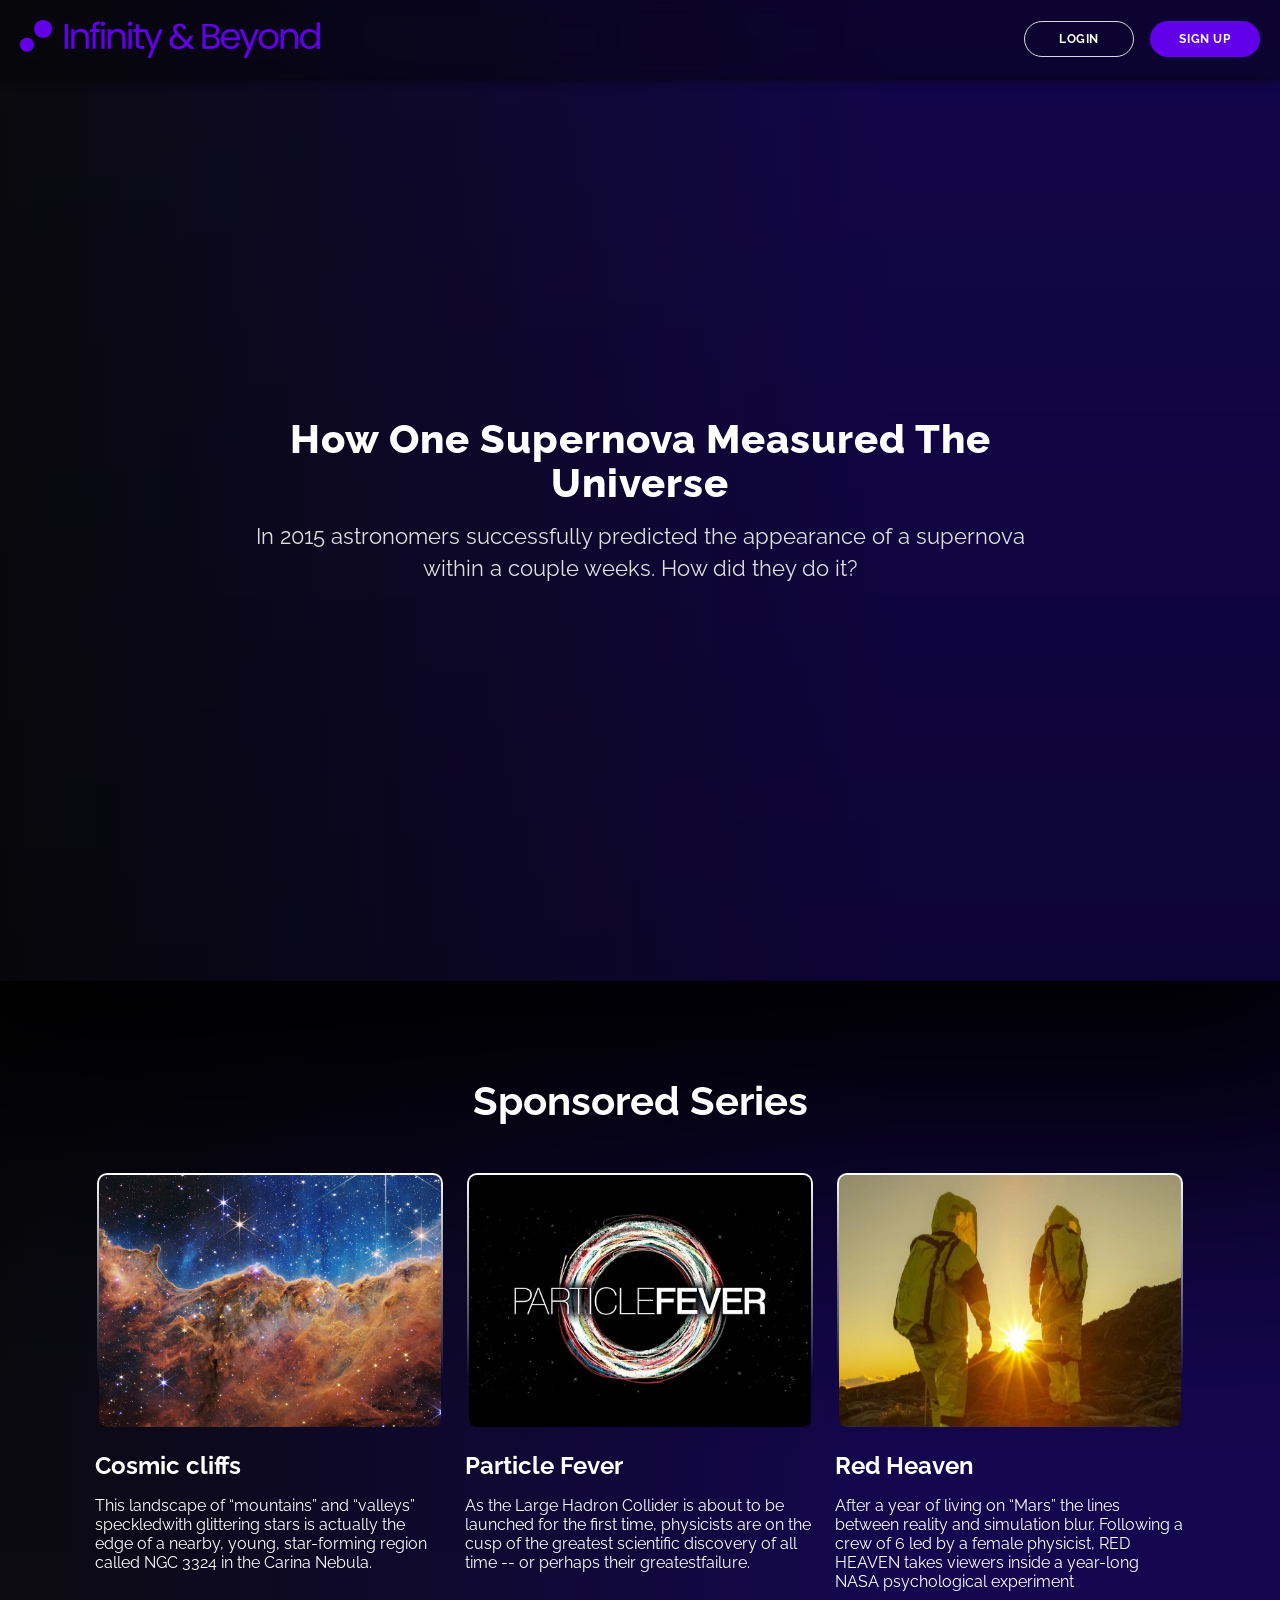
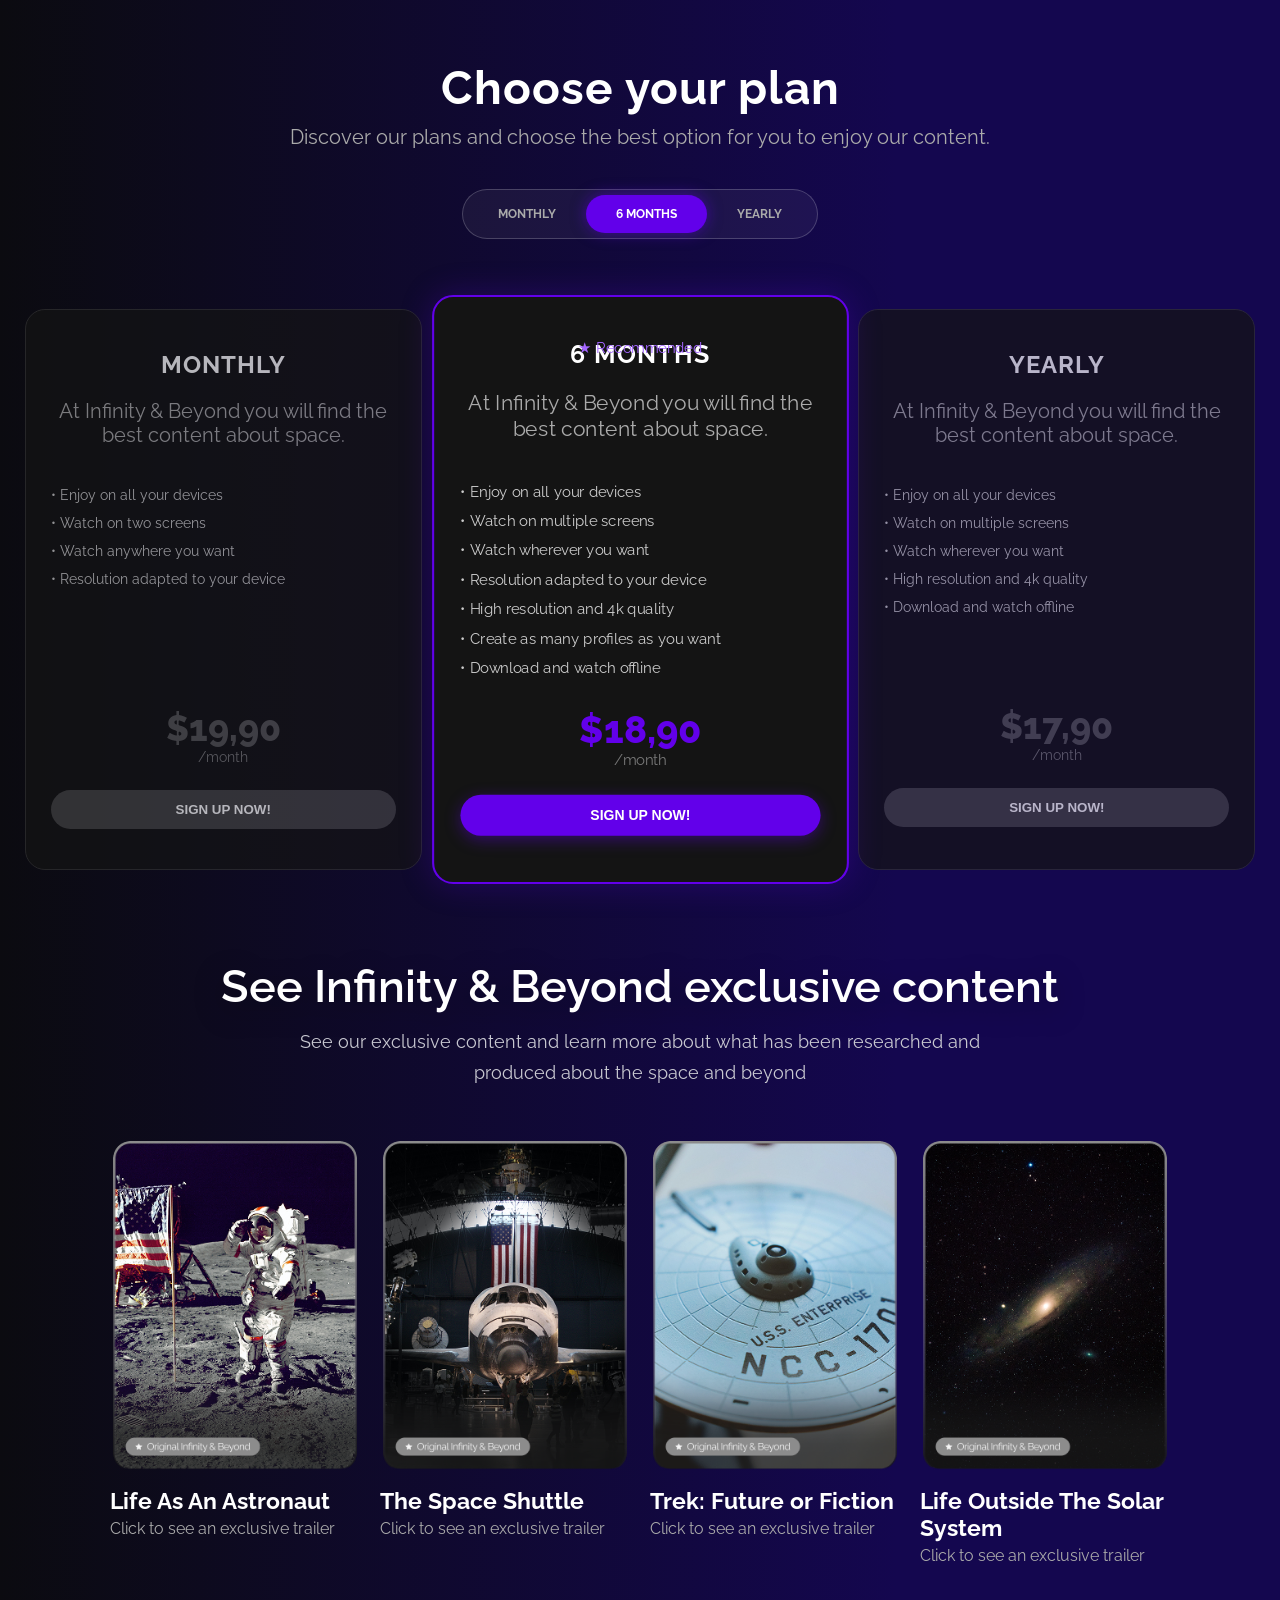
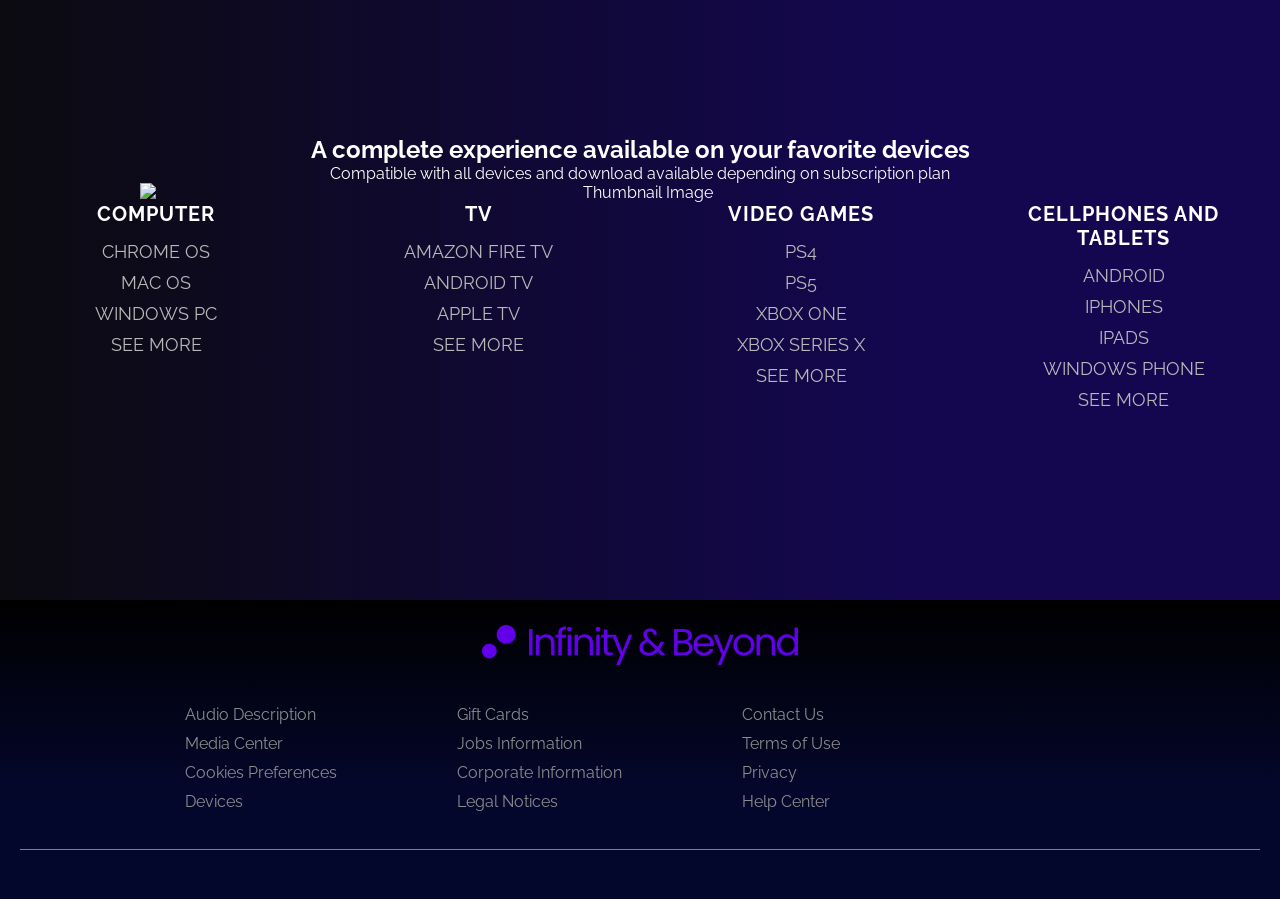
==== commit 84018ffd: "final commit" ====
--- a/index.html
+++ b/index.html
@@ -145,7 +145,7 @@
                     </div>
 
                     <div class="card featured" id="card-6months" onclick="updatePlan('6months')">
-                        <span class="recommended">⭐️ Recommended</span>
+                        <span class="recommended">★ Recommended</span>
                         <h3>6 MONTHS</h3>
                         <p>At Infinity & Beyond you will find the best content about space.</p>
                         <ul>
--- a/month.css
+++ b/month.css
@@ -1128,7 +1128,7 @@
 /* footer fix */
 .footer-mid {
     flex-wrap: wrap;
-    gap: 150px;
+    gap: 120px;
     justify-content: center;
 }
 
@@ -1164,6 +1164,14 @@
     .header__brand img {
         width: 200px;
     }
+
+
+    .footer-mid {
+    flex-wrap: wrap;
+    gap: 100px;
+    justify-content: center;
+}
+
 }
 
 /* Mobile */
@@ -1216,6 +1224,13 @@
     .cosmic__picture2 {
         width: 100%;
     }
+
+    .footer-mid {
+    flex-wrap: wrap;
+    gap: 70px;
+    justify-content: center;
+}
+
 }
 
 /* Small phones */
@@ -1253,6 +1268,12 @@
     .footer-mid li {
         text-align: center;
     }
+    .footer-mid {
+    flex-wrap: wrap;
+    gap: 50px;
+    justify-content: center;
+}
+
 }
 
 
@@ -1260,9 +1281,10 @@
 
 
 .pricing-container {
-     display: flex;
-     align-items: center;
-     flex-direction: column;
+    margin-top: 70px;
+    display: flex;
+    align-items: center;
+    flex-direction: column;
     text-align: center;
 }
 
@@ -1293,7 +1315,6 @@
     color: #aaa;
     padding: 12px 30px;
     cursor: pointer;
-    font-size: 16px;
     border-radius: 25px;
     font-weight: bold;
     transition: all 0.3s ease;
@@ -1333,12 +1354,12 @@
 
 .recommended {
     position: absolute;
-    top: -26px;
+    top: -38gpx;
     left: 50%;
     transform: translateX(-50%);
     background: transparent;
     color: #a366ff;
-    font-size: 12px;
+    font-size: 14px;
     white-space: nowrap;
 }
 
@@ -1361,11 +1382,11 @@
     margin-bottom: 12px;
 }
 
-.one{
+.one {
     margin-top: 120px;
 }
-    
-.two{
+
+.two {
     margin-top: 90px;
 }
 
@@ -1422,40 +1443,65 @@
 }
 
 
-/* DEFAULT (desktop) seniki qoladi */
-
-/* TABLET (768px gacha) */
+/* ===== BASE ===== */
+.plans-wrapper {
+    display: flex;
+    gap: 20px;
+    margin-top: 20px;
+    justify-content: center;
+}
+
+
+/* ===== LAPTOP (1200px - 1399px) ===== */
+@media (max-width: 1399px) {
+    .card {
+        width: 32%;
+    }
+}
+
+/* ===== SMALL LAPTOP (1024px - 1199px) ===== */
+@media (max-width: 1199px) {
+    .card {
+        width: 45%;
+    }
+
+    .plans-wrapper {
+        flex-wrap: wrap;
+    }
+}
+
+/* ===== BIG TABLET (iPad Pro ~1024px) ===== */
+@media (max-width: 1024px) {
+    .pricing-container h2 {
+        font-size: 26px;
+    }
+
+    .card {
+        width: 48%;
+    }
+}
+
+/* ===== TABLET (768px) ===== */
 @media (max-width: 768px) {
     .plans-wrapper {
-        display: flex;
         flex-wrap: wrap;
-        gap: 20px;
-        justify-content: center;
+        gap: 15px;
     }
 
     .card {
-        width: 45%;
+        width: 100%;
+        max-width: 500px;
     }
 
     .toggle-container {
-        display: flex;
         flex-wrap: wrap;
         gap: 10px;
         justify-content: center;
     }
 }
 
-/* TELEFON (480px gacha) */
-@media (max-width: 480px) {
-    .plans-wrapper {
-        flex-direction: column;
-        align-items: center;
-    }
-
-    .card {
-        width: 90%;
-    }
-
+/* ===== LARGE PHONE (600px) ===== */
+@media (max-width: 600px) {
     .pricing-container h2 {
         font-size: 22px;
         text-align: center;
@@ -1466,6 +1512,13 @@
         text-align: center;
     }
 
+    .card {
+        width: 95%;
+    }
+}
+
+/* ===== PHONE (480px) ===== */
+@media (max-width: 480px) {
     .toggle-container {
         flex-direction: column;
         width: 100%;
@@ -1473,22 +1526,34 @@
 
     .toggle-container .btn {
         width: 100%;
-    }
-}
-
-/* SMALL PHONE (360px gacha) */
+        padding: 12px;
+    }
+
+    .card {
+        padding: 20px;
+    }
+}
+
+/* ===== SMALL PHONE (390px - iPhone) ===== */
+@media (max-width: 390px) {
+    .card h3 {
+        font-size: 18px;
+    }
+
+    .price {
+        font-size: 22px;
+    }
+}
+
+/* ===== EXTRA SMALL (360px) ===== */
 @media (max-width: 360px) {
     .card {
         width: 100%;
         padding: 15px;
     }
 
-    .price {
-        font-size: 20px;
-    }
-
     .signup-btn {
-        font-size: 14px;
+        font-size: 13px;
         padding: 10px;
     }
 }
